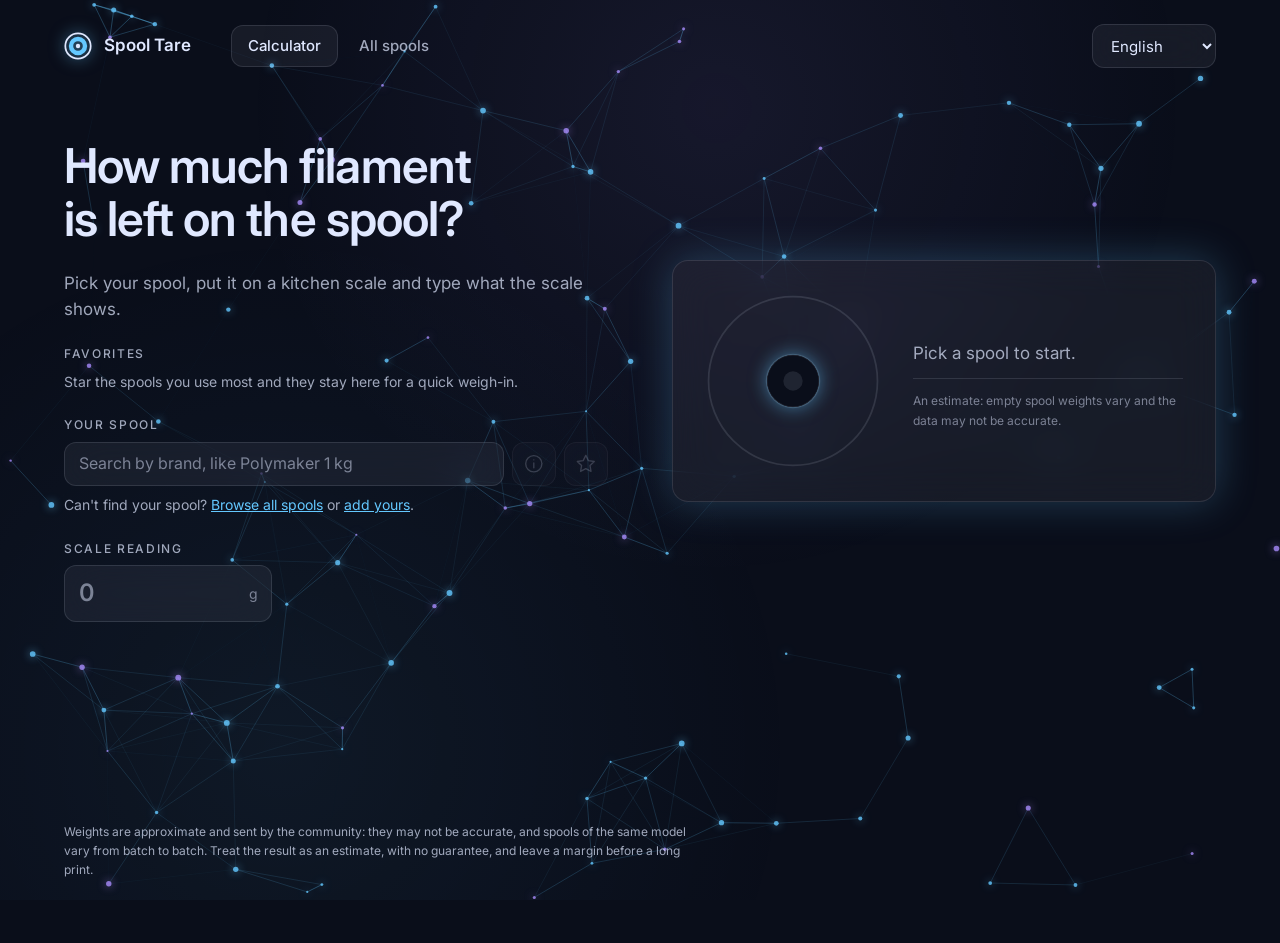
==== index.html @ 849b4fb5 "Spool Tare, first version A static site that tells how much filament is left on a spool: pick the sp" ====
<!doctype html>
<html lang="en">
<head>
  <meta charset="utf-8">
  <meta name="viewport" content="width=device-width, initial-scale=1">
  <title>Spool Tare — filament spool weights</title>
  <meta name="description" content="Find the weight of an empty 3D printer filament spool and work out how much filament is left.">
  <!-- Set content to "owner/repository" if the site is not served from <owner>.github.io. -->
  <meta name="github-repo" content="">
  <meta name="theme-color" content="#0a0e1a">
  <link rel="icon" href="assets/icon.svg" type="image/svg+xml">
  <link rel="preconnect" href="https://fonts.googleapis.com">
  <link rel="preconnect" href="https://fonts.gstatic.com" crossorigin>
  <link href="https://fonts.googleapis.com/css2?family=Inter:wght@400;500;600&display=swap" rel="stylesheet">
  <link rel="stylesheet" href="assets/style.css">
  <script type="module" src="assets/app.js"></script>
  <script type="module" src="assets/particles.js"></script>
</head>
<body>
  <div id="nebula" aria-hidden="true"></div>
  <canvas id="particles" aria-hidden="true"></canvas>

  <header class="top">
    <a class="brand" href="./">
      <svg viewBox="0 0 32 32" width="28" height="28" aria-hidden="true">
        <circle cx="16" cy="16" r="14.5" fill="none" stroke="currentColor" stroke-width="2"/>
        <circle cx="16" cy="16" r="8" fill="none" stroke="var(--blue)" stroke-width="5"/>
        <circle cx="16" cy="16" r="2.5" fill="currentColor"/>
      </svg>
      <span>Spool Tare</span>
    </a>
    <nav class="nav" data-i18n-aria="nav.label" aria-label="Pages">
      <a href="./" aria-current="page" data-i18n="nav.home">Calculator</a>
      <a href="spools.html" data-i18n="nav.catalog">All spools</a>
    </nav>
    <div class="top-actions">
      <label class="lang">
        <span class="sr-only" data-i18n="lang.label">Language</span>
        <select id="lang"></select>
      </label>
    </div>
  </header>

  <main>
    <section class="hero" aria-labelledby="hero-title">
      <div class="hero-form">
        <h1 id="hero-title" data-i18n="hero.title">How much filament is left on the spool?</h1>
        <p class="lead" data-i18n="hero.lead">Pick your spool, put it on a kitchen scale and type what the scale shows.</p>

        <div class="favorites" id="favorites" aria-labelledby="fav-title">
          <h2 id="fav-title" data-i18n="fav.title">Favorites</h2>
          <ul id="fav-list"></ul>
          <p class="hint" id="fav-empty" data-i18n="fav.empty">Star the spools you use most and they stay here for a quick weigh-in.</p>
        </div>

        <div class="field combo">
          <label for="pick" data-i18n="calc.spool.label">Your spool</label>
          <div class="pick-row">
            <input id="pick" type="search" autocomplete="off" role="combobox" aria-expanded="false" aria-controls="pick-list"
                   aria-autocomplete="list" data-i18n-placeholder="calc.spool.placeholder" placeholder="Search brand or product">
            <span id="pick-fav"></span>
          </div>
          <ul id="pick-list" role="listbox" hidden></ul>
          <p class="hint">
            <span data-i18n="home.missing">Can't find your spool?</span>
            <a href="spools.html" data-i18n="home.browse">Browse all spools</a>
            <span data-i18n="home.or">or</span>
            <a id="missing-add" href="spools.html#add" data-i18n="home.add">add yours</a>.
          </p>
        </div>

        <div class="field reading">
          <label for="reading" data-i18n="calc.reading.label">Scale reading</label>
          <div class="with-unit">
            <input id="reading" type="number" inputmode="decimal" min="0" step="1" placeholder="0">
            <span aria-hidden="true">g</span>
          </div>
        </div>
      </div>

      <div class="scale" aria-live="polite">
        <div class="gauge-wrap" id="gauge-wrap">
          <svg class="gauge" viewBox="0 0 200 200" aria-hidden="true">
            <circle class="gauge-flange" cx="100" cy="100" r="96"/>
            <circle class="gauge-filament" id="gauge-filament" cx="100" cy="100" r="30"/>
            <circle class="gauge-core" cx="100" cy="100" r="30"/>
            <circle class="gauge-hole" cx="100" cy="100" r="11"/>
          </svg>
        </div>
        <div class="scale-text">
          <p class="scale-spool" id="scale-spool"></p>
          <p class="scale-main" id="scale-main"></p>
          <p class="scale-sub" id="scale-sub"></p>
          <p class="scale-note" data-i18n="disclaimer.short">An estimate: empty spool weights vary and the data may not be accurate.</p>
        </div>
      </div>
    </section>
  </main>

  <footer class="foot">
    <p class="disclaimer" data-i18n="disclaimer.full">Weights are approximate and sent by the community: they may not be accurate, and spools of the same model vary from batch to batch. Treat the result as an estimate, with no guarantee, and leave a margin before a long print.</p>
  </footer>
</body>
</html>
---- assets/style.css ----
/* "Particle System" theme: blue-black ground, cool accents, content on glass, glow instead of shadow. */
:root {
  --ground: #0a0e1a;
  --bed: #0f1419;
  --mist: #e0e8ff;
  --mist-70: rgb(224 232 255 / 0.7);
  --mist-50: rgb(224 232 255 / 0.5);
  --blue: #64c8ff;
  --teal: #64ffc8;
  --violet: #a78bfa;

  --glass: rgb(224 232 255 / 0.06);
  --glass-raised: rgb(224 232 255 / 0.1);
  --hairline: rgb(224 232 255 / 0.12);
  --overlay: rgb(15 20 25 / 0.88);
  --glow: 0 0 40px rgb(100 200 255 / 0.25);
  --glow-strong: 0 0 60px rgb(100 200 255 / 0.4);
  --blur: blur(20px);

  --radius-card: 16px;
  --radius-control: 12px;
  --font: "Inter", ui-sans-serif, system-ui, -apple-system, "Segoe UI", Roboto, sans-serif;
  color-scheme: dark;
}

* { box-sizing: border-box; }
html { background: var(--ground); }
body {
  margin: 0;
  color: var(--mist);
  font: 400 0.875rem/1.6 var(--font);
}
h1, h2, h3, p { margin: 0; }
.muted { color: var(--mist-70); }
.sr-only { position: absolute; width: 1px; height: 1px; overflow: hidden; clip-path: inset(50%); white-space: nowrap; }
:focus-visible { outline: 2px solid var(--teal); outline-offset: 2px; }

/* Background layers: nebula, then particles, then the page. */
#nebula, #particles { position: fixed; inset: 0; width: 100%; height: 100%; pointer-events: none; z-index: 0; }
#nebula {
  background:
    radial-gradient(42rem 42rem at var(--violet-x, 75%) var(--violet-y, 20%), rgb(167 139 250 / 0.08), transparent 70%),
    radial-gradient(46rem 46rem at var(--blue-x, 20%) var(--blue-y, 70%), rgb(100 200 255 / 0.06), transparent 70%);
}
.top, main, .foot { position: relative; z-index: 1; }

/* Glass */
.glass, .scale, .spool, .filters {
  background: var(--glass);
  border: 1px solid var(--hairline);
  border-radius: var(--radius-card);
}
.scale, .filters { -webkit-backdrop-filter: var(--blur); backdrop-filter: var(--blur); }

/* Controls */
input, select, textarea, button { font: inherit; color: inherit; }
input:not([type="checkbox"]), select, textarea {
  width: 100%;
  min-height: 2.75rem;
  padding: 0.5rem 0.875rem;
  font-size: 1rem;
  background: var(--glass);
  border: 1px solid var(--hairline);
  border-radius: var(--radius-control);
  -webkit-backdrop-filter: var(--blur); backdrop-filter: var(--blur);
  transition: border-color 0.2s, box-shadow 0.2s;
}
input:not([type="checkbox"]):focus, select:focus, textarea:focus {
  outline: none; border-color: rgb(100 200 255 / 0.6); box-shadow: 0 0 24px rgb(100 200 255 / 0.3);
}
select option { background: var(--bed); color: var(--mist); }
::placeholder { color: var(--mist-50); }
textarea { resize: vertical; }
.field { display: grid; gap: 0.5rem; min-width: 0; border: 0; padding: 0; margin: 0; }
.field > label, .field > legend, .label {
  padding: 0;
  font-size: 0.75rem; font-weight: 500; line-height: 1.4; letter-spacing: 0.14em; text-transform: uppercase;
  color: var(--mist-70);
}
.with-unit { position: relative; }
.with-unit input { padding-right: 2.2rem; }
.with-unit span { position: absolute; right: 0.875rem; top: 50%; translate: 0 -50%; color: var(--mist-50); }
.hint { color: var(--mist-70); min-height: 1.6em; }
.hint.warn, .hint.error { color: var(--violet); }
.hint button { background: none; border: 0; padding: 0; color: var(--blue); text-decoration: underline; cursor: pointer; }

.btn {
  min-height: 2.75rem;
  padding: 0.5rem 1.5rem;
  font-size: 0.9375rem; font-weight: 500; white-space: nowrap;
  background: var(--glass);
  border: 1px solid var(--hairline);
  border-radius: var(--radius-control);
  cursor: pointer;
  transition: background-color 0.2s, box-shadow 0.2s, color 0.2s, border-color 0.2s;
}
.btn:hover { background: var(--glass-raised); color: #fff; }
.btn-primary {
  background: rgb(100 200 255 / 0.12);
  border-color: rgb(100 200 255 / 0.4);
  box-shadow: 0 0 24px rgb(100 200 255 / 0.3);
}
.btn-primary:hover { background: rgb(100 200 255 / 0.2); box-shadow: 0 0 40px rgb(100 200 255 / 0.3); }
.btn-small { min-height: 2.25rem; padding: 0.25rem 1rem; font-size: 0.875rem; }

/* Header */
.top {
  display: flex; align-items: center; justify-content: space-between; gap: 1rem;
  max-width: 1200px; margin: 0 auto; padding: 1.5rem;
}
.brand { display: flex; align-items: center; gap: 0.75rem; color: inherit; text-decoration: none; font-size: 1.0625rem; font-weight: 600; }
.brand svg { filter: drop-shadow(0 0 8px rgb(100 200 255 / 0.6)); }
.top-actions { display: flex; align-items: center; gap: 0.75rem; }
.nav { display: flex; gap: 0.25rem; margin-right: auto; margin-left: 1.5rem; }
.nav a {
  padding: 0.5rem 1rem; border: 1px solid transparent; border-radius: var(--radius-control);
  color: var(--mist-70); text-decoration: none; font-size: 0.9375rem; font-weight: 500;
  transition: color 0.2s, background-color 0.2s;
}
.nav a:hover { color: #fff; background: var(--glass); }
.nav a[aria-current="page"] { color: var(--mist); background: var(--glass); border-color: var(--hairline); }
.hint a { color: var(--blue); }
.lang select { width: auto; font-size: 0.9375rem; }

main { max-width: 1200px; margin: 0 auto; padding: 0 1.5rem 4rem; }

/* Hero: the scale */
.hero {
  display: grid; grid-template-columns: minmax(0, 1fr) minmax(0, 1fr); gap: 4rem; align-items: center;
  padding: 3rem 0 7rem;
}
.hero-form { display: grid; gap: 1.5rem; }
.hero h1 { font-size: clamp(2.25rem, 4.4vw, 3rem); font-weight: 600; line-height: 1.1; letter-spacing: -0.02em; text-wrap: balance; }
.lead { font-size: 1.0625rem; line-height: 1.55; color: var(--mist-70); max-width: 34rem; }
.reading { max-width: 13rem; }
.reading input { font-size: 1.5rem; font-weight: 600; font-variant-numeric: tabular-nums; min-height: 3.5rem; }

.favorites h2 {
  margin-bottom: 0.5rem;
  font-size: 0.75rem; font-weight: 500; line-height: 1.4; letter-spacing: 0.14em; text-transform: uppercase; color: var(--mist-70);
}
.favorites ul { list-style: none; margin: 0; padding: 0; display: flex; flex-wrap: wrap; gap: 0.5rem; }
.fav {
  display: flex; align-items: baseline; gap: 0.6rem; max-width: 100%;
  min-height: 2.75rem; padding: 0.4rem 1rem; text-align: left; font-size: 0.9375rem;
  background: var(--glass); border: 1px solid var(--hairline); border-radius: 999px; cursor: pointer;
  -webkit-backdrop-filter: var(--blur); backdrop-filter: var(--blur);
  transition: background-color 0.2s, box-shadow 0.2s, border-color 0.2s;
}
.fav:hover { background: var(--glass-raised); }
.fav[aria-pressed="true"] { background: rgb(100 255 200 / 0.12); border-color: rgb(100 255 200 / 0.5); box-shadow: 0 0 24px rgb(100 255 200 / 0.25); }
.fav .w { font-size: 0.8125rem; font-variant-numeric: tabular-nums; color: var(--mist-70); white-space: nowrap; }

.icon-btn {
  display: inline-grid; place-items: center; width: 2.25rem; height: 2.25rem; padding: 0;
  background: none; border: 0; border-radius: var(--radius-control); color: var(--mist-50); cursor: pointer; vertical-align: middle;
  transition: color 0.2s;
}
.icon-btn svg { width: 1.35rem; height: 1.35rem; fill: none; stroke: currentColor; stroke-width: 1.5; stroke-linejoin: round; stroke-linecap: round; }
.icon-btn:not(:disabled):hover { color: var(--mist); }
.star[aria-pressed="true"] { color: var(--violet); }
.star[aria-pressed="true"] svg { fill: currentColor; filter: drop-shadow(0 0 6px rgb(167 139 250 / 0.7)); }

.combo { position: relative; }
.pick-row { display: flex; gap: 0.5rem; }
#pick-fav { display: flex; gap: 0.5rem; }
.pick-row .icon-btn {
  flex: none; width: 2.75rem; height: 2.75rem;
  background: var(--glass); border: 1px solid var(--hairline);
  -webkit-backdrop-filter: var(--blur); backdrop-filter: var(--blur);
}
.pick-row .icon-btn:not(:disabled):hover { background: var(--glass-raised); }
.pick-row .star[aria-pressed="true"] { border-color: rgb(167 139 250 / 0.5); box-shadow: 0 0 24px rgb(167 139 250 / 0.3); }
.icon-btn:disabled { opacity: 0.4; cursor: default; }
#pick-list {
  position: absolute; z-index: 5; top: 100%; left: 0; right: 0;
  margin: 0.5rem 0 0; padding: 0.5rem; list-style: none;
  background: var(--overlay); border: 1px solid var(--hairline); border-radius: var(--radius-card);
  -webkit-backdrop-filter: var(--blur); backdrop-filter: var(--blur);
  box-shadow: var(--glow);
  max-height: 24rem; overflow: auto;
}
#pick-list li { display: flex; align-items: center; gap: 0.75rem; padding: 0.5rem 0.75rem; border-radius: 8px; cursor: pointer; }
.pick-thumb { flex: none; width: 2.5rem; height: 2.5rem; border: 1px solid var(--hairline); border-radius: 8px; overflow: hidden; background: var(--bed); }
.pick-thumb img { width: 100%; height: 100%; object-fit: cover; display: block; }
.pick-text { flex: 1; min-width: 0; display: grid; line-height: 1.35; }
.pick-text small { font-size: 0.75rem; color: var(--mist-70); }
#pick-list li[aria-selected="true"], #pick-list li:hover { background: rgb(100 200 255 / 0.14); }
#pick-list li.none { cursor: default; color: var(--mist-70); background: none; }
#pick-list .w { font-variant-numeric: tabular-nums; color: var(--mist-70); white-space: nowrap; }

.scale {
  display: grid; grid-template-columns: 11rem minmax(0, 1fr); gap: 2rem; align-items: center;
  padding: 2rem;
  box-shadow: var(--glow);
  transition: box-shadow 0.2s;
}
.scale:hover { box-shadow: var(--glow-strong); }
.gauge-wrap { position: relative; display: grid; place-items: center; }
.gauge { width: 100%; height: auto; overflow: visible; }
.gauge-flange { fill: none; stroke: var(--hairline); stroke-width: 2; }
.gauge-filament { fill: rgb(100 200 255 / 0.85); filter: drop-shadow(0 0 10px rgb(100 200 255 / 0.6)); transition: r 0.5s cubic-bezier(0.2, 0.8, 0.2, 1); }
.gauge-core { fill: var(--ground); stroke: var(--hairline); stroke-width: 2; }
.gauge-hole { fill: var(--glass-raised); }
.pulse {
  position: absolute; left: 50%; top: 50%; width: 16px; height: 16px; translate: -50% -50%;
  border: 1px solid var(--teal); border-radius: 999px; pointer-events: none;
  animation: pulse 1.2s ease-out forwards;
}
@keyframes pulse { to { width: 96px; height: 96px; opacity: 0; } }
.scale-spool { color: var(--mist-70); }
.scale-main { font-size: clamp(1.5rem, 3vw, 2.25rem); font-weight: 600; line-height: 1.2; font-variant-numeric: tabular-nums; margin: 0.5rem 0; text-wrap: balance; }
.scale-main.quiet { font-size: 1.0625rem; font-weight: 400; line-height: 1.55; color: var(--mist-70); }
.scale-sub { color: var(--mist-70); }
.scale-note { margin-top: 0.75rem; padding-top: 0.75rem; border-top: 1px solid var(--hairline); font-size: 0.75rem; color: var(--mist-50); }

/* Catalogue */
.catalog-head { display: flex; align-items: baseline; gap: 1rem; flex-wrap: wrap; margin-bottom: 1.5rem; }
.catalog { padding-top: 2rem; }
.catalog h1 { font-size: clamp(1.75rem, 3.4vw, 2.25rem); font-weight: 600; line-height: 1.2; }

.filters {
  position: sticky; top: 0.75rem; z-index: 3;
  display: grid; grid-template-columns: minmax(12rem, 2fr) repeat(4, minmax(7rem, 1fr)) auto; gap: 1rem; align-items: end;
  padding: 1rem 1.5rem; margin-bottom: 1.5rem;
  background: rgb(10 14 26 / 0.72);
}
.filters input:not([type="checkbox"]), .filters select { -webkit-backdrop-filter: none; backdrop-filter: none; }
.check { display: flex; align-items: center; gap: 0.5rem; min-height: 2.75rem; white-space: nowrap; }
.check input { width: 1.1rem; height: 1.1rem; accent-color: var(--blue); }

.maker { display: grid; grid-template-columns: 14rem minmax(0, 1fr); gap: 1.5rem; padding: 1rem 0; content-visibility: auto; contain-intrinsic-size: auto 8rem; }
.maker h3 { font-size: 1.0625rem; font-weight: 600; line-height: 1.3; position: sticky; top: 7.5rem; align-self: start; padding-top: 1rem; overflow-wrap: anywhere; }
.maker h3 small { display: block; font-size: 0.75rem; font-weight: 400; line-height: 1.4; color: var(--mist-50); }
.spools { list-style: none; margin: 0; padding: 0; display: grid; gap: 0.5rem; }
.spool {
  display: grid; grid-template-columns: auto minmax(0, 1fr) auto auto; gap: 0.25rem 1rem; align-items: center;
  padding: 1rem 1rem 1rem 1.5rem;
  /* Glass over a dimmed ground instead of a blur: hundreds of blurred rows would be too heavy. */
  background: linear-gradient(var(--glass), var(--glass)), rgb(10 14 26 / 0.6);
  transition: box-shadow 0.2s, border-color 0.2s;
}
.spool:hover { box-shadow: var(--glow); }
.spool.selected { border-color: rgb(100 255 200 / 0.5); box-shadow: 0 0 40px rgb(100 255 200 / 0.2); }
.spool-thumb { grid-row: span 2; align-self: start; width: 3.5rem; height: 3.5rem; padding: 0; border: 1px solid var(--hairline); border-radius: var(--radius-control); overflow: hidden; cursor: zoom-in; background: var(--bed); }
.spool-thumb img { width: 100%; height: 100%; object-fit: cover; display: block; }
.spool-info { grid-column: 2; min-width: 0; }
.spool-name { font-size: 1.0625rem; font-weight: 500; line-height: 1.3; overflow-wrap: anywhere; }
.spool-name .by { font-weight: 400; color: var(--mist-70); }
.tags { display: flex; flex-wrap: wrap; gap: 0.5rem; margin-top: 0.5rem; }
.tag { font-size: 0.75rem; line-height: 1.4; padding: 0.125rem 0.625rem; border-radius: 999px; background: var(--glass); border: 1px solid var(--hairline); color: var(--mist-70); }
.tag.filament { background: rgb(100 200 255 / 0.12); border-color: rgb(100 200 255 / 0.3); color: var(--blue); font-weight: 500; }
.tag.verified { display: inline-flex; align-items: center; gap: 0.3rem; background: rgb(100 255 200 / 0.1); border-color: rgb(100 255 200 / 0.35); color: var(--teal); font-weight: 500; }
.verified-badge { display: inline-block; margin-left: 0.4rem; vertical-align: -0.2em; line-height: 0; color: var(--teal); }
.verified-badge svg, .tag.verified svg {
  width: 1.2em; height: 1.2em; fill: rgb(100 255 200 / 0.18); stroke: currentColor; stroke-width: 1.7; stroke-linejoin: round; stroke-linecap: round;
}
.verified-badge svg { filter: drop-shadow(0 0 5px rgb(100 255 200 / 0.55)); }
.verified-badge path + path, .tag.verified path + path { fill: none; }
.spool-weight { font-size: 1.5rem; font-weight: 600; line-height: 1.1; font-variant-numeric: tabular-nums; text-align: right; white-space: nowrap; }
.spool-weight small { display: block; margin-top: 0.25rem; font-size: 0.75rem; font-weight: 400; color: var(--mist-70); }
.spool-actions { display: flex; align-items: center; gap: 0.25rem; }
.spool-notes { grid-column: 2 / -1; color: var(--mist-70); overflow-wrap: anywhere; }
.spool-notes summary { cursor: pointer; width: fit-content; color: var(--blue); }
.spool-notes p { margin-top: 0.25rem; max-width: 70ch; }
.spool-source { font-size: 0.75rem; color: var(--mist-50); }
.spool-source a { color: inherit; }
.spool-source a:hover { color: var(--blue); }

.empty { padding: 4rem 0; text-align: center; display: grid; gap: 1.5rem; justify-items: center; }
.empty p { font-size: 1.0625rem; }
.empty div { display: flex; gap: 0.75rem; flex-wrap: wrap; justify-content: center; }

.cta {
  display: flex; align-items: center; justify-content: space-between; gap: 1.5rem; flex-wrap: wrap;
  margin-top: 4rem; padding: 1.5rem;
  -webkit-backdrop-filter: var(--blur); backdrop-filter: var(--blur);
  box-shadow: var(--glow);
}
.cta h2 { font-size: 1.5rem; font-weight: 500; line-height: 1.3; }

.foot { max-width: 1200px; margin: 0 auto; padding: 1.5rem 1.5rem 4rem; color: var(--mist-50); font-size: 0.75rem; }
.foot .disclaimer { max-width: 80ch; color: var(--mist-70); }

/* Dialogs */
dialog {
  width: min(36rem, calc(100vw - 2rem)); max-height: calc(100dvh - 2rem);
  padding: 1.5rem; border: 1px solid var(--hairline); border-radius: var(--radius-card);
  background: var(--overlay); color: var(--mist);
  -webkit-backdrop-filter: var(--blur); backdrop-filter: var(--blur);
  box-shadow: var(--glow-strong);
}
dialog::backdrop { background: rgb(10 14 26 / 0.7); }
dialog input:not([type="checkbox"]), dialog select, dialog textarea { -webkit-backdrop-filter: none; backdrop-filter: none; }
#contribute-form { display: grid; gap: 1rem; }
dialog h2 { font-size: 1.5rem; font-weight: 600; line-height: 1.3; }
.row { display: grid; grid-template-columns: 1fr 1fr; gap: 1rem; }
.row-3 { grid-template-columns: repeat(3, 1fr); }
.with-unit:has(span:only-of-type) input { padding-right: 3rem; }
.chips { display: flex; flex-wrap: wrap; gap: 0.5rem; }
.chips label { position: relative; }
.chips input { position: absolute; opacity: 0; inset: 0; }
.chips span { display: block; padding: 0.4rem 1rem; border: 1px solid var(--hairline); border-radius: 999px; background: var(--glass); cursor: pointer; transition: background-color 0.2s, border-color 0.2s; }
.chips input:checked + span { background: rgb(100 200 255 / 0.16); border-color: rgb(100 200 255 / 0.5); color: #fff; }
.chips input:focus-visible + span { outline: 2px solid var(--teal); outline-offset: 2px; }
.dialog-actions { display: flex; justify-content: flex-end; gap: 0.75rem; }
.spool-card { padding: 0; }
.spool-card:has(.has-photo) { width: min(56rem, calc(100vw - 2rem)); }
.card-body { display: grid; gap: 1rem 1.5rem; padding: 1.5rem; }
.card-body.has-photo { grid-template-columns: minmax(0, 1.2fr) minmax(0, 1fr); }
.card-head { grid-column: 1 / -1; display: flex; align-items: start; justify-content: space-between; gap: 1rem; }
.card-photo { display: block; width: 100%; max-height: 70dvh; object-fit: contain; border-radius: var(--radius-control); background: var(--bed); }
.card-info { display: grid; gap: 0.75rem; align-content: start; justify-items: start; min-width: 0; overflow-wrap: anywhere; }
.card-info .spool-weight { text-align: left; white-space: normal; }
.card-info .tags { margin-top: 0; }

@media (prefers-reduced-motion: reduce) {
  .gauge-filament { transition: none; }
  .pulse { display: none; }
}

@media (max-width: 60rem) {
  .hero { grid-template-columns: 1fr; gap: 2rem; padding: 1.5rem 0 4rem; }
  .filters { grid-template-columns: 1fr 1fr; position: static; padding: 1rem; }
  .filters .grow { grid-column: 1 / -1; }
  .maker { grid-template-columns: 1fr; gap: 0.5rem; }
  .maker h3 { position: static; }
}
@media (max-width: 34rem) {
  .top { padding: 1rem; gap: 0.5rem; }
  .nav { margin-left: 0; }
  .nav a { padding: 0.5rem 0.625rem; }
  .brand span { display: none; }
  .btn { padding-inline: 1rem; }
  main { padding: 0 1rem 2rem; }
  .scale { grid-template-columns: 6rem minmax(0, 1fr); gap: 1rem; padding: 1.25rem; }
  .spool { grid-template-columns: auto minmax(0, 1fr) auto; padding: 1rem; }
  .spool-actions { grid-column: 2 / -1; justify-self: start; }
  .row { grid-template-columns: 1fr; }
  .card-body.has-photo { grid-template-columns: 1fr; }
  .card-photo { max-height: 45dvh; }
}
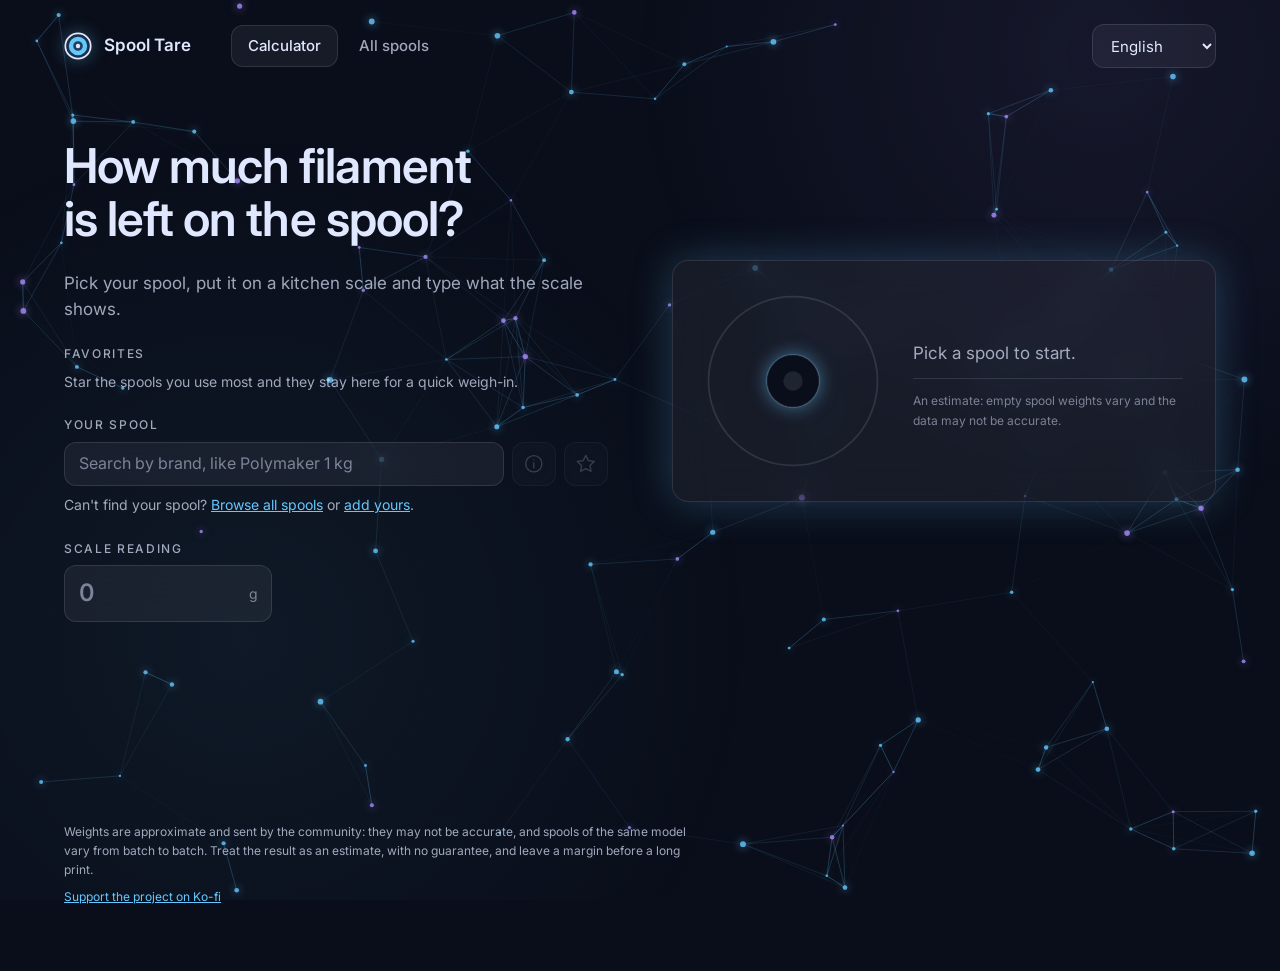
==== commit c6f37545: "Add a Ko-fi donation link The repository gets a Sponsor button through .github/FUNDING.yml, and both" ====
--- a/index.html
+++ b/index.html
@@ -99,6 +99,7 @@
 
   <footer class="foot">
     <p class="disclaimer" data-i18n="disclaimer.full">Weights are approximate and sent by the community: they may not be accurate, and spools of the same model vary from batch to batch. Treat the result as an estimate, with no guarantee, and leave a margin before a long print.</p>
+    <p><a href="https://ko-fi.com/ralexsander" target="_blank" rel="noopener" data-i18n="footer.support">Support the project on Ko-fi</a></p>
   </footer>
 </body>
 </html>
--- a/assets/style.css
+++ b/assets/style.css
@@ -281,6 +281,8 @@
 
 .foot { max-width: 1200px; margin: 0 auto; padding: 1.5rem 1.5rem 4rem; color: var(--mist-50); font-size: 0.75rem; }
 .foot .disclaimer { max-width: 80ch; color: var(--mist-70); }
+.foot p + p { margin-top: 0.5rem; }
+.foot a { color: var(--blue); }
 
 /* Dialogs */
 dialog {
